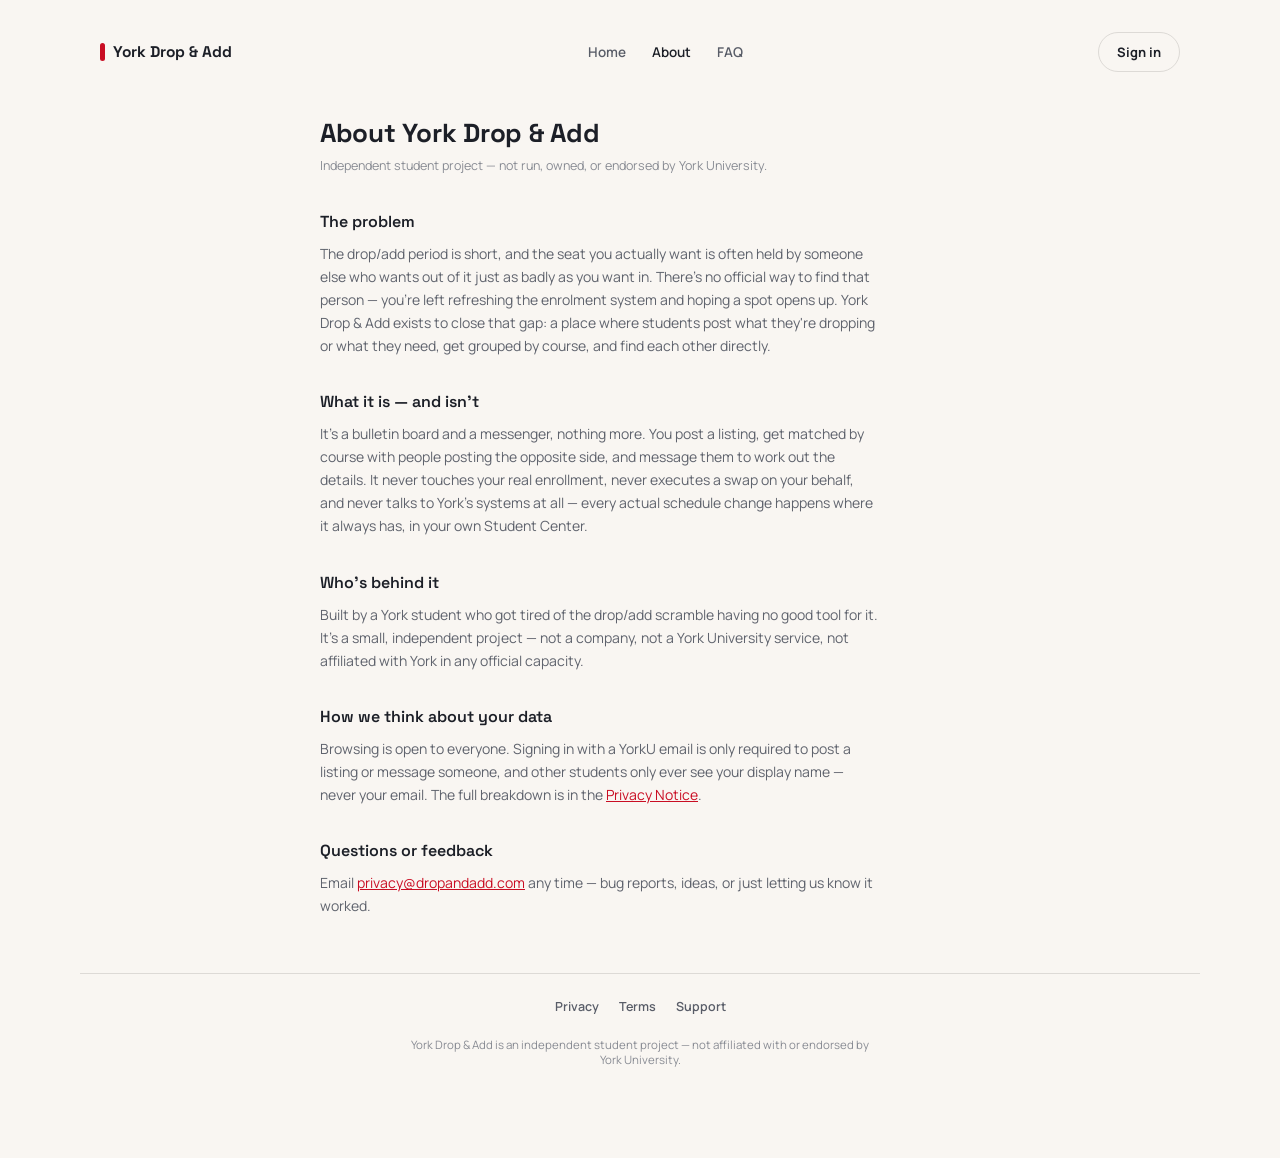
==== about.html @ c1bd16e5 "Give Messages/Sign-in buttons identical dimensions; more card padding throughout" ====
<!doctype html>
<html lang="en">
<head>
  <meta charset="utf-8">
  <title>About — York Drop & Add</title>
  <meta name="viewport" content="width=device-width, initial-scale=1">
  <meta name="description" content="Why York Drop & Add exists, how it works, and who's behind it — an independent, unofficial course-swap board built by a York student for York students.">
  <link rel="canonical" href="https://dropandadd.com/about.html">
  <meta property="og:type" content="website">
  <meta property="og:site_name" content="York Drop & Add">
  <meta property="og:title" content="About — York Drop & Add">
  <meta property="og:description" content="Why this exists, how it works, and who's behind it.">
  <meta property="og:url" content="https://dropandadd.com/about.html">
  <link rel="preconnect" href="https://fonts.googleapis.com">
  <link rel="stylesheet" href="https://fonts.googleapis.com/css2?family=Space+Grotesk:wght@500;600;700&family=Manrope:wght@400;500;600;700&display=swap">
  <link rel="stylesheet" href="css/styles.css?v=6">
</head>
<body class="doc-page">

<header class="site-nav">
  <a class="site-nav-brand" href="index.html"><span class="bar"></span><span class="word">York Drop &amp; Add</span></a>
  <nav class="site-nav-links">
    <a href="index.html">Home</a>
    <a href="about.html" class="active">About</a>
    <a href="faq.html">FAQ</a>
  </nav>
  <div class="site-nav-actions">
    <a class="auth-action" href="index.html#signin">Sign in</a>
  </div>
</header>

<div class="doc">
  <h1>About York Drop &amp; Add</h1>
  <p class="updated">Independent student project — not run, owned, or endorsed by York University.</p>

  <h2>The problem</h2>
  <p>The drop/add period is short, and the seat you actually want is often held by someone else who wants out of it just as badly as you want in. There's no official way to find that person — you're left refreshing the enrolment system and hoping a spot opens up. York Drop &amp; Add exists to close that gap: a place where students post what they're dropping or what they need, get grouped by course, and find each other directly.</p>

  <h2>What it is — and isn't</h2>
  <p>It's a bulletin board and a messenger, nothing more. You post a listing, get matched by course with people posting the opposite side, and message them to work out the details. It never touches your real enrollment, never executes a swap on your behalf, and never talks to York's systems at all — every actual schedule change happens where it always has, in your own Student Center.</p>

  <h2>Who's behind it</h2>
  <p>Built by a York student who got tired of the drop/add scramble having no good tool for it. It's a small, independent project — not a company, not a York University service, not affiliated with York in any official capacity.</p>

  <h2>How we think about your data</h2>
  <p>Browsing is open to everyone. Signing in with a YorkU email is only required to post a listing or message someone, and other students only ever see your display name — never your email. The full breakdown is in the <a href="privacy.html">Privacy Notice</a>.</p>

  <h2>Questions or feedback</h2>
  <p>Email <a href="mailto:privacy@dropandadd.com">privacy@dropandadd.com</a> any time — bug reports, ideas, or just letting us know it worked.</p>
</div>

<footer class="site-footer">
  <div class="site-footer-links">
    <a href="privacy.html">Privacy</a>
    <a href="terms.html">Terms</a>
    <a href="mailto:privacy@dropandadd.com">Support</a>
  </div>
  <p class="site-footer-note">York Drop &amp; Add is an independent student project — not affiliated with or endorsed by York University.</p>
</footer>

</body>
</html>
---- css/styles.css ----
:root {
  --bg: oklch(97.5% 0.006 75);
  --stage-fg: oklch(24% 0.015 270);
  --stage-muted: oklch(48% 0.018 270);
  --surface: oklch(100% 0 0);
  --surface-2: oklch(96% 0.006 75);
  --border: oklch(89% 0.007 75);
  --text: oklch(22% 0.015 270);
  --text-muted: oklch(50% 0.016 270);
  --text-faint: oklch(64% 0.012 270);
  --accent: oklch(53% 0.21 25);
  --accent-strong: oklch(45% 0.2 25);
  --accent-tint: oklch(94.5% 0.032 25);
  --accent-tint-fg: oklch(42% 0.17 25);
  --accent-fg: oklch(99% 0.003 90);
  --ink: oklch(27% 0.012 270);
  --ink-tint: oklch(93% 0.007 270);
  --ink-fg: oklch(99% 0.003 90);
  --danger: oklch(55% 0.19 25);
  --frame-bezel: oklch(88% 0.008 270);
  --frame-shadow: oklch(20% 0.02 270 / 0.16);
}
@media (prefers-color-scheme: dark) {
  :root:not([data-theme="light"]) {
    --bg: oklch(17% 0.014 270);
    --stage-fg: oklch(93% 0.006 270);
    --stage-muted: oklch(68% 0.016 270);
    --surface: oklch(22% 0.014 270);
    --surface-2: oklch(26% 0.014 270);
    --border: oklch(33% 0.016 270);
    --text: oklch(93% 0.006 270);
    --text-muted: oklch(70% 0.016 270);
    --text-faint: oklch(55% 0.014 270);
    --accent: oklch(66% 0.19 25);
    --accent-strong: oklch(73% 0.18 25);
    --accent-tint: oklch(30% 0.07 25);
    --accent-tint-fg: oklch(86% 0.08 25);
    --accent-fg: oklch(14% 0.01 25);
    --ink: oklch(88% 0.008 270);
    --ink-tint: oklch(32% 0.014 270);
    --ink-fg: oklch(16% 0.01 270);
    --frame-bezel: oklch(30% 0.014 270);
    --frame-shadow: oklch(3% 0.01 270 / 0.5);
  }
}
:root[data-theme="dark"] {
  --bg: oklch(17% 0.014 270);
  --stage-fg: oklch(93% 0.006 270);
  --stage-muted: oklch(68% 0.016 270);
  --surface: oklch(22% 0.014 270);
  --surface-2: oklch(26% 0.014 270);
  --border: oklch(33% 0.016 270);
  --text: oklch(93% 0.006 270);
  --text-muted: oklch(70% 0.016 270);
  --text-faint: oklch(55% 0.014 270);
  --accent: oklch(66% 0.19 25);
  --accent-strong: oklch(73% 0.18 25);
  --accent-tint: oklch(30% 0.07 25);
  --accent-tint-fg: oklch(86% 0.08 25);
  --accent-fg: oklch(14% 0.01 25);
  --ink: oklch(88% 0.008 270);
  --ink-tint: oklch(32% 0.014 270);
  --ink-fg: oklch(16% 0.01 270);
  --frame-bezel: oklch(30% 0.014 270);
  --frame-shadow: oklch(3% 0.01 270 / 0.5);
}

* { box-sizing: border-box; }
html, body { margin: 0; padding: 0; }

/* Chrome tints autofilled fields yellow by default (e.g. your own email
   autofilling into the sign-in field) — force it to keep the site's own
   surface color and text color instead, in both themes. */
input:-webkit-autofill,
input:-webkit-autofill:hover,
input:-webkit-autofill:focus {
  -webkit-text-fill-color: var(--text);
  -webkit-box-shadow: 0 0 0 1000px var(--surface) inset;
  box-shadow: 0 0 0 1000px var(--surface) inset;
  transition: background-color 5000s ease-in-out 0s;
}
body {
  background: var(--bg);
  color: var(--stage-fg);
  font-family: 'Manrope', system-ui, sans-serif;
  min-height: 100vh;
  display: flex;
  flex-direction: column;
  align-items: center;
  padding: 28px 20px 64px;
}
a { color: var(--accent); }
svg { display: block; }

/* ---------- site nav / footer (marketing chrome around the app) ---------- */
.site-nav { width: 100%; max-width: 1120px; margin: 0 auto 44px; padding: 0 20px; display: flex; align-items: center; justify-content: space-between; gap: 20px; flex-wrap: wrap; }
.site-nav-brand { display: flex; align-items: center; gap: 8px; text-decoration: none; }
.site-nav-brand .bar { width: 5px; height: 18px; border-radius: 3px; background: var(--accent); flex-shrink: 0; }
.site-nav-brand .word { font-family: 'Space Grotesk', system-ui, sans-serif; font-weight: 700; font-size: 15.5px; color: var(--stage-fg); }
.site-nav-links { display: flex; align-items: center; gap: 26px; }
.site-nav-links a { font-size: 13.5px; font-weight: 600; color: var(--stage-muted); text-decoration: none; }
.site-nav-links a:hover, .site-nav-links a.active { color: var(--stage-fg); }
.site-nav-actions { display: flex; align-items: center; }
.auth-action, .inbox-btn { display: inline-flex; align-items: center; justify-content: center; height: 40px; font: inherit; font-size: 13px; font-weight: 700; color: var(--stage-fg); border-radius: 999px; border: 1.5px solid var(--border); cursor: pointer; }
.auth-action { padding: 0 18px; background: none; text-decoration: none; }
.auth-action:hover { border-color: var(--text-faint); }
@media (max-width: 640px) {
  .site-nav-links { display: none; }
}

.site-footer { width: 100%; max-width: 1120px; margin: 56px auto 0; padding: 24px 20px 0; border-top: 1px solid var(--border); display: flex; flex-direction: column; align-items: center; gap: 10px; text-align: center; }
.site-footer-links { display: flex; gap: 20px; flex-wrap: wrap; justify-content: center; }
.site-footer-links a { font-size: 12.5px; font-weight: 600; color: var(--stage-muted); text-decoration: none; }
.site-footer-links a:hover { color: var(--stage-fg); }
.site-footer-note { font-size: 11.5px; color: var(--text-faint); max-width: 480px; }

/* ---------- how it works ---------- */
.how-it-works { width: 100%; max-width: 1120px; margin: 60px auto 0; padding: 0 20px; }
.how-it-works h2 { font-family: 'Space Grotesk', system-ui, sans-serif; font-size: 22px; font-weight: 700; text-align: center; margin: 0 0 8px; text-wrap: balance; }
.how-it-works .subhead { text-align: center; color: var(--stage-muted); font-size: 14px; margin: 0 0 32px; }
.how-steps { display: grid; grid-template-columns: repeat(auto-fit, minmax(220px, 1fr)); gap: 24px; }
.how-step { display: flex; flex-direction: column; gap: 8px; }
.how-step .num { font-family: 'Space Grotesk', system-ui, sans-serif; font-size: 13px; font-weight: 700; color: var(--accent); }
.how-step h3 { font-size: 15px; font-weight: 700; margin: 0; color: var(--stage-fg); }
.how-step p { font-size: 13px; line-height: 1.55; color: var(--stage-muted); margin: 0; }

/* ---------- doc pages (privacy / about / faq / terms) ---------- */
body.doc-page { display: block; padding: 32px 20px 80px; }
.doc { max-width: 640px; margin: 0 auto; }
.doc h1 { font-family: 'Space Grotesk', system-ui, sans-serif; font-size: 26px; font-weight: 700; letter-spacing: -0.01em; margin: 0 0 6px; }
.doc .updated { font-size: 12.5px; color: var(--text-faint); margin-bottom: 32px; }
.doc h2 { font-family: 'Space Grotesk', system-ui, sans-serif; font-size: 16px; font-weight: 600; margin: 34px 0 10px; }
.doc h3 { font-size: 14.5px; font-weight: 700; color: var(--text); margin: 22px 0 6px; }
.doc p { font-size: 14px; line-height: 1.65; color: var(--text-muted); margin: 0 0 14px; max-width: 62ch; }
.doc ul { margin: 0 0 14px; padding-left: 20px; }
.doc li { font-size: 14px; line-height: 1.65; color: var(--text-muted); margin-bottom: 6px; }
.doc strong { color: var(--text); }
.doc a { color: var(--accent); }
.doc .callout { border: 1px solid var(--border); background: var(--surface-2); border-radius: 12px; padding: 16px 18px; margin: 8px 0 14px; }
.doc .callout p:last-child { margin-bottom: 0; }

.stage-header { width: 100%; max-width: 640px; margin: 0 auto 34px; text-align: center; }
.stage-header .kicker { display: inline-flex; align-items: center; gap: 7px; font-size: 12px; font-weight: 700; letter-spacing: 0.06em; text-transform: uppercase; color: var(--accent); margin-bottom: 12px; }
.stage-header .kicker::before { content: ''; width: 16px; height: 3px; border-radius: 2px; background: var(--accent); }
.stage-header h1 { font-family: 'Space Grotesk', system-ui, sans-serif; font-weight: 700; font-size: 30px; letter-spacing: -0.015em; margin: 0 0 10px; text-wrap: balance; }
.stage-header p { font-size: 14.5px; line-height: 1.55; color: var(--stage-muted); margin: 0; text-wrap: balance; }

/* Each screen is a normal block of page content, not a bounded card with
   its own scrollbar — the page itself scrolls. Only one is shown at a time. */
.screen {
  display: none;
  width: 100%;
  max-width: 560px;
  margin: 0 auto 24px;
  background: var(--surface);
  border: 1px solid var(--border);
  border-radius: 20px;
  box-shadow: 0 1px 3px var(--frame-shadow);
  overflow: hidden;
}
.screen.active { display: block; }
#screen-board { max-width: 640px; }

.topbar { display: flex; align-items: center; gap: 12px; padding: 16px 22px 12px; background: var(--surface); border-bottom: 1px solid var(--border); }
.iconbtn { display: inline-flex; align-items: center; justify-content: center; width: 30px; height: 30px; margin: -4px; border-radius: 8px; cursor: pointer; border: none; background: transparent; color: var(--text); flex-shrink: 0; }
.iconbtn:hover { background: var(--surface-2); }
.inbox-btn { position: relative; gap: 7px; padding: 0 16px 0 14px; background: var(--surface-2); }
.inbox-btn:hover { border-color: var(--text-faint); }
.inbox-dot { position: absolute; top: 7px; right: 10px; width: 8px; height: 8px; border-radius: 50%; background: var(--accent); border: 2px solid var(--surface-2); }
.iconbtn:focus-visible, .chip:focus-visible, .card:focus-visible, .btn:focus-visible, input:focus-visible, select:focus-visible, textarea:focus-visible, button:focus-visible { outline: 2px solid var(--accent); outline-offset: 2px; }

/* ---------- auth ---------- */
.auth-body { display: flex; flex-direction: column; align-items: stretch; padding: 28px 30px 32px; gap: 22px; }
.auth-brand { display: flex; align-items: center; gap: 8px; justify-content: center; }
.auth-brand .bar { width: 5px; height: 19px; border-radius: 3px; background: var(--accent); }
.auth-brand .word { font-family: 'Space Grotesk', system-ui, sans-serif; font-weight: 700; font-size: 18px; letter-spacing: -0.01em; }
.auth-copy { text-align: center; font-size: 12.5px; color: var(--text-muted); line-height: 1.5; padding: 0 8px; }
.auth-field label { font-size: 12px; font-weight: 700; color: var(--text); margin-bottom: 6px; display: block; }
.auth-error { font-size: 11.5px; color: var(--danger); min-height: 14px; }
.auth-sent { display: none; text-align: center; padding: 18px 10px; border: 1px solid var(--border); border-radius: 12px; background: var(--surface-2); }
.auth-sent p { font-size: 13px; color: var(--text-muted); line-height: 1.5; margin: 6px 0 0; }
.auth-sent .again { font-size: 12px; font-weight: 700; color: var(--accent); cursor: pointer; margin-top: 12px; display: inline-block; }
.auth-consent { font-size: 11px; line-height: 1.5; color: var(--text-faint); }
.auth-consent a { color: var(--text-muted); text-decoration: underline; }

.account-head { display: flex; align-items: center; gap: 12px; }
.text-btn { align-self: flex-start; font: inherit; font-size: 12.5px; font-weight: 700; color: var(--text-muted); background: none; border: none; cursor: pointer; padding: 2px; }
.text-btn:hover { color: var(--text); }
.danger-zone { border: 1px solid var(--border); border-radius: 12px; padding: 14px 15px; display: flex; flex-direction: column; gap: 8px; }
.danger-title { font-size: 12.5px; font-weight: 700; color: var(--text); }
.danger-copy { font-size: 11px; line-height: 1.5; color: var(--text-muted); }
.danger-copy a { color: var(--text-muted); text-decoration: underline; }
.btn-danger { align-self: flex-start; font: inherit; font-size: 12.5px; font-weight: 700; color: var(--danger); background: none; border: 1.5px solid var(--danger); border-radius: 8px; padding: 8px 14px; cursor: pointer; }
.btn-danger:hover { background: var(--danger); color: white; }

/* ---------- board ---------- */
.search-bar { position: relative; padding: 12px 22px; background: var(--surface); border-bottom: 1px solid var(--border); }
.search-bar svg { position: absolute; left: 32px; top: 50%; transform: translateY(-50%); color: var(--text-faint); pointer-events: none; }
.search-bar input { width: 100%; font: inherit; font-size: 13.5px; color: var(--text); background: var(--surface-2); border: 1px solid var(--border); border-radius: 999px; padding: 9px 14px 9px 35px; outline: none; -webkit-appearance: none; appearance: none; }
.search-bar input::-webkit-search-cancel-button,
.search-bar input::-webkit-search-decoration { -webkit-appearance: none; appearance: none; }
.search-bar input:focus { border-color: var(--accent); }
.search-bar input::placeholder { color: var(--text-faint); }

.filters { flex-shrink: 0; background: var(--surface); border-bottom: 1px solid var(--border); padding: 10px 0 11px; }
.chiprow { display: flex; gap: 6px; overflow-x: auto; padding: 0 22px; scrollbar-width: none; }
.chiprow::-webkit-scrollbar { display: none; }
.chip { font: inherit; font-size: 12px; font-weight: 600; padding: 6px 12px; border-radius: 999px; border: 1px solid var(--border); background: var(--surface); color: var(--text-muted); white-space: nowrap; cursor: pointer; flex-shrink: 0; }
.chip[aria-pressed="true"] { background: var(--ink); color: var(--ink-fg); border-color: var(--ink); }
.chip-group + .chip-group { margin-top: 10px; }
.chip-group-label { font-size: 10px; font-weight: 700; letter-spacing: 0.06em; text-transform: uppercase; color: var(--text-faint); padding: 0 22px 5px; }
.disclaimer { display: flex; align-items: center; gap: 6px; padding: 12px 22px 0; font-size: 11.5px; color: var(--text-muted); }

.board-scroll { padding: 20px 22px 100px; display: flex; flex-direction: column; gap: 18px; }
.thread-card { background: var(--surface-2); border: 1px solid var(--border); border-radius: 16px; padding: 16px 16px 18px; }
.thread-head .course { font-family: 'Space Grotesk', system-ui, sans-serif; font-weight: 600; font-size: 15.5px; }
.thread-head .term { font-size: 11.5px; color: var(--text-muted); margin-top: 1px; }
.thread-cols { display: grid; grid-template-columns: repeat(2, minmax(0,1fr)); gap: 14px; margin-top: 14px; }
.thread-cols.one-col { grid-template-columns: 1fr; }
.col-label { display: flex; align-items: center; gap: 6px; margin-bottom: 9px; }
.col-label .dot { width: 7px; height: 7px; border-radius: 50%; flex-shrink: 0; }
.col-label .dot.drop { background: var(--accent); }
.col-label .dot.need { background: var(--ink); }
.col-label span.txt { font-size: 11.5px; font-weight: 700; letter-spacing: 0.02em; text-transform: uppercase; color: var(--text-muted); }
.col-list { display: flex; flex-direction: column; gap: 10px; }
.empty-note { font-size: 11px; color: var(--text-faint); font-style: italic; padding: 2px 2px; }

.card { text-align: left; width: 100%; font: inherit; background: var(--surface); border: 1px solid var(--border); border-radius: 12px; padding: 10px 11px; display: flex; flex-direction: column; gap: 5px; cursor: pointer; color: inherit; transition: box-shadow .12s ease, transform .12s ease, border-color .12s ease; }
.card:hover { box-shadow: 0 3px 10px var(--frame-shadow); border-color: var(--text-faint); }
.card:active { transform: scale(0.98); }
.card.mine:hover { border-color: var(--danger); }
.card.mine .msg-cta { color: var(--danger); }
.card .section { font-size: 12.5px; font-weight: 600; }
.card .campus { font-size: 10.5px; color: var(--text-muted); }
.card .note { font-size: 11px; color: var(--text-muted); line-height: 1.35; display: -webkit-box; -webkit-line-clamp: 2; -webkit-box-orient: vertical; overflow: hidden; }
.card .foot { display: flex; align-items: center; justify-content: space-between; margin-top: 2px; }
.card .who { display: flex; align-items: center; gap: 5px; }
.card .avatar { width: 16px; height: 16px; border-radius: 50%; background: var(--ink-tint); color: var(--ink); font-size: 9px; font-weight: 700; display: flex; align-items: center; justify-content: center; }
.card .name { font-size: 10.5px; color: var(--text-muted); }
.card .msg-cta { font-size: 10px; font-weight: 700; color: var(--accent); }
.no-results, .loading-note { text-align: center; padding: 60px 20px; color: var(--text-muted); font-size: 13px; }

.fab { position: fixed; right: 24px; bottom: 24px; z-index: 10; display: flex; align-items: center; gap: 7px; background: var(--accent); color: var(--accent-fg); border: none; font: inherit; padding: 13px 18px; border-radius: 999px; box-shadow: 0 6px 16px oklch(53% 0.21 25 / 0.35); cursor: pointer; }
.fab:hover { background: var(--accent-strong); }
.fab span.lbl { font-size: 13.5px; font-weight: 700; }

/* ---------- post form ---------- */
.form-scroll { padding: 20px 22px 24px; display: flex; flex-direction: column; gap: 18px; }
.toggle-row { display: flex; background: var(--ink-tint); border-radius: 11px; padding: 4px; }
.toggle-btn { flex: 1; text-align: center; padding: 10px 0; border-radius: 8px; font: inherit; font-size: 13.5px; font-weight: 700; cursor: pointer; border: none; background: transparent; color: var(--text-muted); }
.toggle-btn[aria-pressed="true"].drop { background: var(--accent); color: var(--accent-fg); }
.toggle-btn[aria-pressed="true"].need { background: var(--ink); color: var(--ink-fg); }
.toggle-hint { font-size: 11.5px; color: var(--text-muted); margin-top: 8px; }
.field-row { display: grid; grid-template-columns: 1fr 1fr; gap: 12px; }
.field label { font-size: 12px; font-weight: 700; color: var(--text); margin-bottom: 6px; display: block; }
.field label .opt { font-weight: 500; color: var(--text-muted); }
.field-input { width: 100%; font: inherit; font-size: 14px; color: var(--text); background: var(--surface); border: 1.5px solid var(--border); border-radius: 10px; padding: 11px 12px; outline: none; }
.field-input:focus { border-color: var(--accent); }
.field-input::placeholder { color: var(--text-faint); }
select.field-input { appearance: none; background-repeat: no-repeat; background-position: right 12px center; background-size: 16px; }
textarea.field-input { resize: none; font-family: inherit; }
.submit-bar { padding: 14px 22px 20px; background: var(--surface); border-top: 1px solid var(--border); }
.btn-submit { width: 100%; font: inherit; border: none; background: var(--accent); color: var(--accent-fg); text-align: center; padding: 14px 0; border-radius: 11px; font-size: 14.5px; font-weight: 700; cursor: pointer; }
.btn-submit.need { background: var(--ink); color: var(--ink-fg); }
.btn-submit:disabled { opacity: .6; cursor: default; }
.submit-note, .form-error { text-align: center; font-size: 11px; color: var(--text-muted); margin-top: 9px; }
.form-error { color: var(--danger); min-height: 14px; }
.toast { position: fixed; left: 50%; bottom: 28px; z-index: 20; transform: translate(-50%, 8px); background: var(--ink); color: var(--ink-fg); font-size: 12.5px; font-weight: 600; padding: 10px 16px; border-radius: 999px; opacity: 0; pointer-events: none; transition: opacity .18s ease, transform .18s ease; white-space: nowrap; }
.toast.show { opacity: 1; transform: translate(-50%, 0); }

/* ---------- DM ---------- */
.dm-head-info { display: flex; align-items: center; gap: 11px; }
.dm-avatar { width: 33px; height: 33px; border-radius: 50%; background: var(--ink-tint); color: var(--ink); font-family: 'Space Grotesk', system-ui, sans-serif; font-weight: 700; font-size: 13px; display: flex; align-items: center; justify-content: center; flex-shrink: 0; }
.dm-names { display: flex; flex-direction: column; line-height: 1.25; }
.dm-names .nm { font-weight: 700; font-size: 14.5px; }
.dm-names .ctx { font-size: 11px; color: var(--text-muted); }
.dm-banner { flex-shrink: 0; background: var(--accent-tint); padding: 10px 22px; display: flex; align-items: center; gap: 8px; border-bottom: 1px solid var(--border); }
.dm-banner span { font-size: 12px; font-weight: 600; color: var(--accent-tint-fg); }
.dm-note { flex-shrink: 0; padding: 8px 22px; font-size: 11px; color: var(--text-muted); background: var(--surface); border-bottom: 1px solid var(--border); }
.dm-thread { padding: 16px 22px; display: flex; flex-direction: column; gap: 12px; }
.msg-row { display: flex; flex-direction: column; max-width: 100%; }
.msg-row.me { align-items: flex-end; }
.msg-row.them { align-items: flex-start; }
.msg-sender { font-size: 10px; font-weight: 700; letter-spacing: 0.02em; color: var(--text-faint); margin: 0 4px 3px; }
.bubble { max-width: 74%; padding: 10px 13px; border-radius: 15px; font-size: 13.5px; line-height: 1.4; }
.msg-row.them .bubble { background: var(--ink-tint); color: var(--text); border-bottom-left-radius: 4px; }
.msg-row.me .bubble { background: var(--ink); color: var(--ink-fg); border-bottom-right-radius: 4px; }
.msg-time { font-size: 9.5px; color: var(--text-faint); margin-top: 3px; }
.composer { flex-shrink: 0; display: flex; align-items: center; gap: 9px; padding: 11px 22px 18px; background: var(--surface); border-top: 1px solid var(--border); }
.composer input { flex: 1; font: inherit; font-size: 13.5px; color: var(--text); background: var(--ink-tint); border: none; border-radius: 999px; padding: 11px 16px; outline: none; }
.composer input::placeholder { color: var(--text-faint); }
.send-btn { width: 38px; height: 38px; border-radius: 50%; background: var(--ink); border: none; display: flex; align-items: center; justify-content: center; flex-shrink: 0; cursor: pointer; }
.send-btn:disabled { opacity: .5; cursor: default; }

/* ---------- inbox ---------- */
.inbox-list { display: flex; flex-direction: column; padding: 6px 0 10px; }
.inbox-row { display: flex; align-items: flex-start; gap: 12px; width: 100%; text-align: left; font: inherit; background: none; border: none; border-bottom: 1px solid var(--border); padding: 14px 22px; cursor: pointer; }
.inbox-row:hover { background: var(--surface-2); }
.inbox-row:last-child { border-bottom: none; }
.inbox-row .avatar { width: 36px; height: 36px; border-radius: 50%; background: var(--ink-tint); color: var(--ink); font-family: 'Space Grotesk', system-ui, sans-serif; font-size: 13px; font-weight: 700; display: flex; align-items: center; justify-content: center; flex-shrink: 0; }
.inbox-row-body { flex: 1; min-width: 0; display: flex; flex-direction: column; gap: 2px; }
.inbox-row-top { display: flex; align-items: baseline; justify-content: space-between; gap: 8px; }
.inbox-row-name { font-size: 13.5px; font-weight: 700; color: var(--text); display: flex; align-items: center; gap: 6px; }
.inbox-row-name .dot { width: 7px; height: 7px; border-radius: 50%; background: var(--accent); flex-shrink: 0; }
.inbox-row-time { font-size: 10.5px; color: var(--text-faint); flex-shrink: 0; }
.inbox-row-course { font-size: 11px; color: var(--text-muted); }
.inbox-row-preview { font-size: 12px; color: var(--text-muted); white-space: nowrap; overflow: hidden; text-overflow: ellipsis; }

.caption { margin: 4px auto 0; font-size: 12.5px; color: var(--stage-muted); text-align: center; max-width: 420px; }
.caption b { color: var(--stage-fg); font-weight: 700; }

@media (prefers-reduced-motion: reduce) {
  .card, .fab, .toast { transition: none !important; }
}

/* ---------- desktop ---------- */
@media (min-width: 860px) {
  #screen-board { max-width: 1040px; }

  /* course threads flow into two columns instead of one long list */
  #screen-board .board-scroll {
    display: grid;
    grid-template-columns: repeat(2, minmax(0, 1fr));
    align-content: start;
    gap: 20px 22px;
    padding: 20px 22px 96px;
  }
  #screen-board .no-results, #screen-board .loading-note { grid-column: 1 / -1; }
}
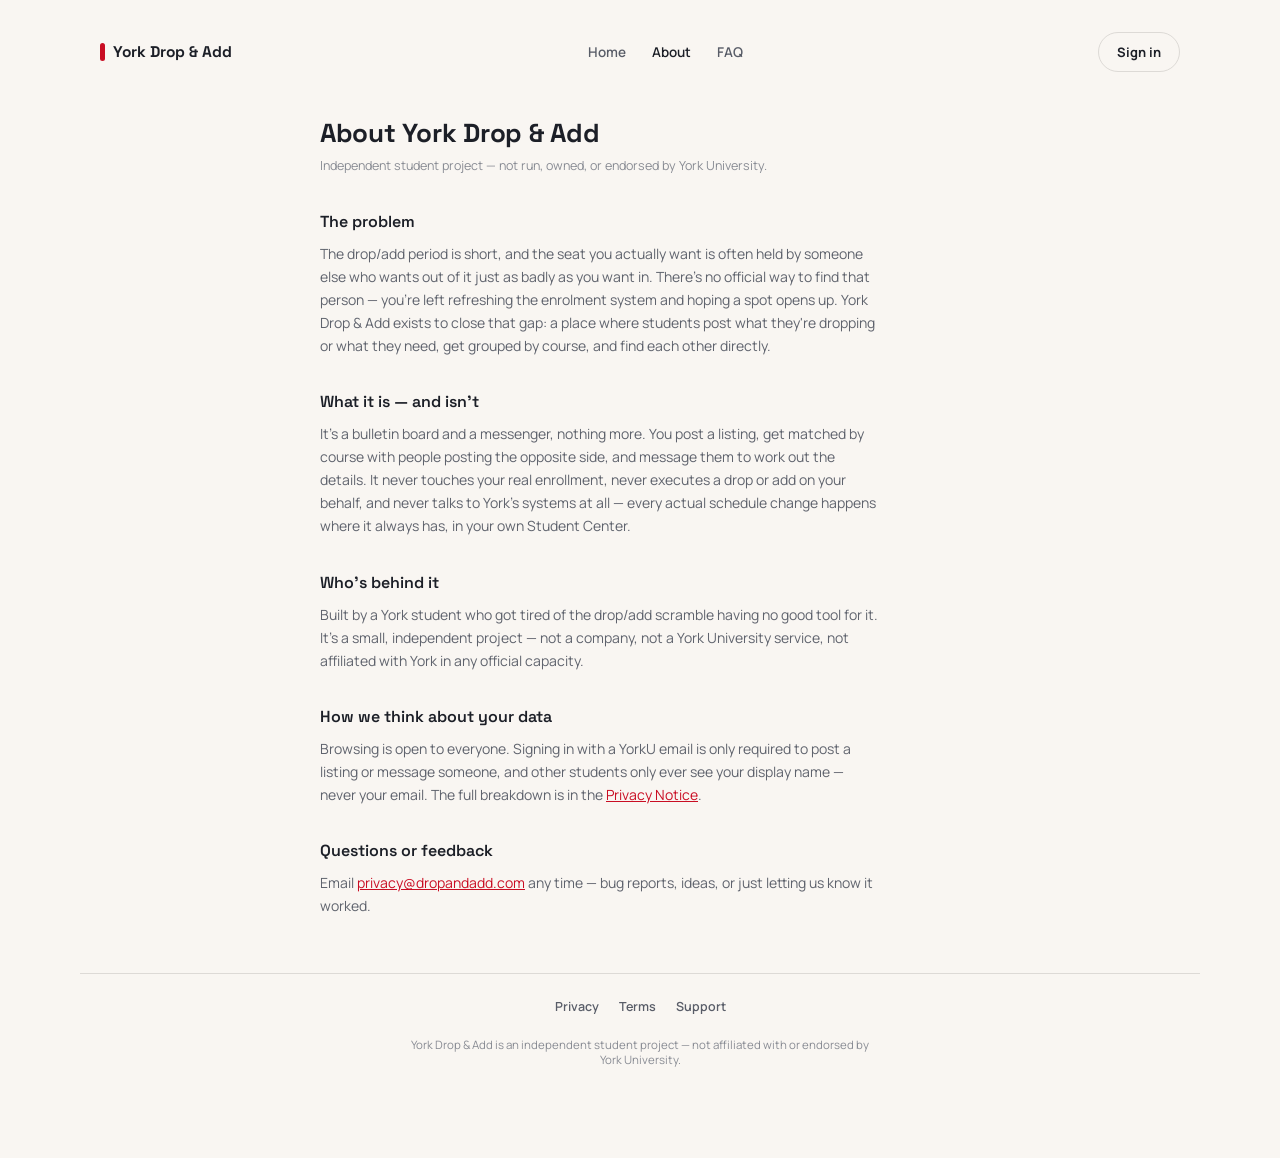
==== commit 3bc8c5fe: "Rewrite copy away from swap/switch, restyle filter chips and card padding" ====
--- a/about.html
+++ b/about.html
@@ -4,7 +4,7 @@
   <meta charset="utf-8">
   <title>About — York Drop & Add</title>
   <meta name="viewport" content="width=device-width, initial-scale=1">
-  <meta name="description" content="Why York Drop & Add exists, how it works, and who's behind it — an independent, unofficial course-swap board built by a York student for York students.">
+  <meta name="description" content="Why York Drop & Add exists, how it works, and who's behind it — an independent, unofficial course drop &amp; add board built by a York student for York students.">
   <link rel="canonical" href="https://dropandadd.com/about.html">
   <meta property="og:type" content="website">
   <meta property="og:site_name" content="York Drop & Add">
@@ -13,7 +13,7 @@
   <meta property="og:url" content="https://dropandadd.com/about.html">
   <link rel="preconnect" href="https://fonts.googleapis.com">
   <link rel="stylesheet" href="https://fonts.googleapis.com/css2?family=Space+Grotesk:wght@500;600;700&family=Manrope:wght@400;500;600;700&display=swap">
-  <link rel="stylesheet" href="css/styles.css?v=6">
+  <link rel="stylesheet" href="css/styles.css?v=7">
 </head>
 <body class="doc-page">
 
@@ -37,7 +37,7 @@
   <p>The drop/add period is short, and the seat you actually want is often held by someone else who wants out of it just as badly as you want in. There's no official way to find that person — you're left refreshing the enrolment system and hoping a spot opens up. York Drop &amp; Add exists to close that gap: a place where students post what they're dropping or what they need, get grouped by course, and find each other directly.</p>
 
   <h2>What it is — and isn't</h2>
-  <p>It's a bulletin board and a messenger, nothing more. You post a listing, get matched by course with people posting the opposite side, and message them to work out the details. It never touches your real enrollment, never executes a swap on your behalf, and never talks to York's systems at all — every actual schedule change happens where it always has, in your own Student Center.</p>
+  <p>It's a bulletin board and a messenger, nothing more. You post a listing, get matched by course with people posting the opposite side, and message them to work out the details. It never touches your real enrollment, never executes a drop or add on your behalf, and never talks to York's systems at all — every actual schedule change happens where it always has, in your own Student Center.</p>
 
   <h2>Who's behind it</h2>
   <p>Built by a York student who got tired of the drop/add scramble having no good tool for it. It's a small, independent project — not a company, not a York University service, not affiliated with York in any official capacity.</p>
--- a/css/styles.css
+++ b/css/styles.css
@@ -161,7 +161,7 @@
 .screen.active { display: block; }
 #screen-board { max-width: 640px; }
 
-.topbar { display: flex; align-items: center; gap: 12px; padding: 16px 22px 12px; background: var(--surface); border-bottom: 1px solid var(--border); }
+.topbar { display: flex; align-items: center; gap: 12px; padding: 16px 26px 12px; background: var(--surface); border-bottom: 1px solid var(--border); }
 .iconbtn { display: inline-flex; align-items: center; justify-content: center; width: 30px; height: 30px; margin: -4px; border-radius: 8px; cursor: pointer; border: none; background: transparent; color: var(--text); flex-shrink: 0; }
 .iconbtn:hover { background: var(--surface-2); }
 .inbox-btn { position: relative; gap: 7px; padding: 0 16px 0 14px; background: var(--surface-2); }
@@ -194,7 +194,7 @@
 .btn-danger:hover { background: var(--danger); color: white; }
 
 /* ---------- board ---------- */
-.search-bar { position: relative; padding: 12px 22px; background: var(--surface); border-bottom: 1px solid var(--border); }
+.search-bar { position: relative; padding: 20px 26px; background: var(--surface); border-bottom: 1px solid var(--border); }
 .search-bar svg { position: absolute; left: 32px; top: 50%; transform: translateY(-50%); color: var(--text-faint); pointer-events: none; }
 .search-bar input { width: 100%; font: inherit; font-size: 13.5px; color: var(--text); background: var(--surface-2); border: 1px solid var(--border); border-radius: 999px; padding: 9px 14px 9px 35px; outline: none; -webkit-appearance: none; appearance: none; }
 .search-bar input::-webkit-search-cancel-button,
@@ -202,16 +202,18 @@
 .search-bar input:focus { border-color: var(--accent); }
 .search-bar input::placeholder { color: var(--text-faint); }
 
-.filters { flex-shrink: 0; background: var(--surface); border-bottom: 1px solid var(--border); padding: 10px 0 11px; }
-.chiprow { display: flex; gap: 6px; overflow-x: auto; padding: 0 22px; scrollbar-width: none; }
+.filters { flex-shrink: 0; background: var(--surface); border-bottom: 1px solid var(--border); padding: 14px 0 15px; }
+.chiprow { display: flex; gap: 9px; overflow-x: auto; padding: 0 26px; scrollbar-width: none; }
 .chiprow::-webkit-scrollbar { display: none; }
 .chip { font: inherit; font-size: 12px; font-weight: 600; padding: 6px 12px; border-radius: 999px; border: 1px solid var(--border); background: var(--surface); color: var(--text-muted); white-space: nowrap; cursor: pointer; flex-shrink: 0; }
+.chip:hover { border-color: var(--accent); color: var(--accent); }
 .chip[aria-pressed="true"] { background: var(--ink); color: var(--ink-fg); border-color: var(--ink); }
-.chip-group + .chip-group { margin-top: 10px; }
-.chip-group-label { font-size: 10px; font-weight: 700; letter-spacing: 0.06em; text-transform: uppercase; color: var(--text-faint); padding: 0 22px 5px; }
-.disclaimer { display: flex; align-items: center; gap: 6px; padding: 12px 22px 0; font-size: 11.5px; color: var(--text-muted); }
-
-.board-scroll { padding: 20px 22px 100px; display: flex; flex-direction: column; gap: 18px; }
+.chip[aria-pressed="true"]:hover { border-color: var(--ink); color: var(--ink-fg); }
+.chip-group + .chip-group { margin-top: 18px; }
+.chip-group-label { font-size: 10.5px; font-weight: 800; letter-spacing: 0.06em; text-transform: uppercase; color: var(--accent); padding: 0 26px 7px; }
+.disclaimer { display: flex; align-items: center; gap: 6px; padding: 14px 26px 0; font-size: 11.5px; color: var(--text-muted); }
+
+.board-scroll { padding: 24px 26px 100px; display: flex; flex-direction: column; gap: 18px; }
 .thread-card { background: var(--surface-2); border: 1px solid var(--border); border-radius: 16px; padding: 16px 16px 18px; }
 .thread-head .course { font-family: 'Space Grotesk', system-ui, sans-serif; font-weight: 600; font-size: 15.5px; }
 .thread-head .term { font-size: 11.5px; color: var(--text-muted); margin-top: 1px; }
@@ -245,7 +247,7 @@
 .fab span.lbl { font-size: 13.5px; font-weight: 700; }
 
 /* ---------- post form ---------- */
-.form-scroll { padding: 20px 22px 24px; display: flex; flex-direction: column; gap: 18px; }
+.form-scroll { padding: 24px 26px 24px; display: flex; flex-direction: column; gap: 18px; }
 .toggle-row { display: flex; background: var(--ink-tint); border-radius: 11px; padding: 4px; }
 .toggle-btn { flex: 1; text-align: center; padding: 10px 0; border-radius: 8px; font: inherit; font-size: 13.5px; font-weight: 700; cursor: pointer; border: none; background: transparent; color: var(--text-muted); }
 .toggle-btn[aria-pressed="true"].drop { background: var(--accent); color: var(--accent-fg); }
@@ -259,7 +261,7 @@
 .field-input::placeholder { color: var(--text-faint); }
 select.field-input { appearance: none; background-repeat: no-repeat; background-position: right 12px center; background-size: 16px; }
 textarea.field-input { resize: none; font-family: inherit; }
-.submit-bar { padding: 14px 22px 20px; background: var(--surface); border-top: 1px solid var(--border); }
+.submit-bar { padding: 16px 26px 20px; background: var(--surface); border-top: 1px solid var(--border); }
 .btn-submit { width: 100%; font: inherit; border: none; background: var(--accent); color: var(--accent-fg); text-align: center; padding: 14px 0; border-radius: 11px; font-size: 14.5px; font-weight: 700; cursor: pointer; }
 .btn-submit.need { background: var(--ink); color: var(--ink-fg); }
 .btn-submit:disabled { opacity: .6; cursor: default; }
@@ -274,10 +276,10 @@
 .dm-names { display: flex; flex-direction: column; line-height: 1.25; }
 .dm-names .nm { font-weight: 700; font-size: 14.5px; }
 .dm-names .ctx { font-size: 11px; color: var(--text-muted); }
-.dm-banner { flex-shrink: 0; background: var(--accent-tint); padding: 10px 22px; display: flex; align-items: center; gap: 8px; border-bottom: 1px solid var(--border); }
+.dm-banner { flex-shrink: 0; background: var(--accent-tint); padding: 12px 26px; display: flex; align-items: center; gap: 8px; border-bottom: 1px solid var(--border); }
 .dm-banner span { font-size: 12px; font-weight: 600; color: var(--accent-tint-fg); }
-.dm-note { flex-shrink: 0; padding: 8px 22px; font-size: 11px; color: var(--text-muted); background: var(--surface); border-bottom: 1px solid var(--border); }
-.dm-thread { padding: 16px 22px; display: flex; flex-direction: column; gap: 12px; }
+.dm-note { flex-shrink: 0; padding: 10px 26px; font-size: 11px; color: var(--text-muted); background: var(--surface); border-bottom: 1px solid var(--border); }
+.dm-thread { padding: 20px 26px; display: flex; flex-direction: column; gap: 12px; }
 .msg-row { display: flex; flex-direction: column; max-width: 100%; }
 .msg-row.me { align-items: flex-end; }
 .msg-row.them { align-items: flex-start; }
@@ -286,7 +288,7 @@
 .msg-row.them .bubble { background: var(--ink-tint); color: var(--text); border-bottom-left-radius: 4px; }
 .msg-row.me .bubble { background: var(--ink); color: var(--ink-fg); border-bottom-right-radius: 4px; }
 .msg-time { font-size: 9.5px; color: var(--text-faint); margin-top: 3px; }
-.composer { flex-shrink: 0; display: flex; align-items: center; gap: 9px; padding: 11px 22px 18px; background: var(--surface); border-top: 1px solid var(--border); }
+.composer { flex-shrink: 0; display: flex; align-items: center; gap: 9px; padding: 14px 26px 20px; background: var(--surface); border-top: 1px solid var(--border); }
 .composer input { flex: 1; font: inherit; font-size: 13.5px; color: var(--text); background: var(--ink-tint); border: none; border-radius: 999px; padding: 11px 16px; outline: none; }
 .composer input::placeholder { color: var(--text-faint); }
 .send-btn { width: 38px; height: 38px; border-radius: 50%; background: var(--ink); border: none; display: flex; align-items: center; justify-content: center; flex-shrink: 0; cursor: pointer; }
@@ -294,7 +296,7 @@
 
 /* ---------- inbox ---------- */
 .inbox-list { display: flex; flex-direction: column; padding: 6px 0 10px; }
-.inbox-row { display: flex; align-items: flex-start; gap: 12px; width: 100%; text-align: left; font: inherit; background: none; border: none; border-bottom: 1px solid var(--border); padding: 14px 22px; cursor: pointer; }
+.inbox-row { display: flex; align-items: flex-start; gap: 12px; width: 100%; text-align: left; font: inherit; background: none; border: none; border-bottom: 1px solid var(--border); padding: 16px 26px; cursor: pointer; }
 .inbox-row:hover { background: var(--surface-2); }
 .inbox-row:last-child { border-bottom: none; }
 .inbox-row .avatar { width: 36px; height: 36px; border-radius: 50%; background: var(--ink-tint); color: var(--ink); font-family: 'Space Grotesk', system-ui, sans-serif; font-size: 13px; font-weight: 700; display: flex; align-items: center; justify-content: center; flex-shrink: 0; }
@@ -322,8 +324,8 @@
     display: grid;
     grid-template-columns: repeat(2, minmax(0, 1fr));
     align-content: start;
-    gap: 20px 22px;
-    padding: 20px 22px 96px;
+    gap: 20px 24px;
+    padding: 24px 26px 96px;
   }
   #screen-board .no-results, #screen-board .loading-note { grid-column: 1 / -1; }
 }
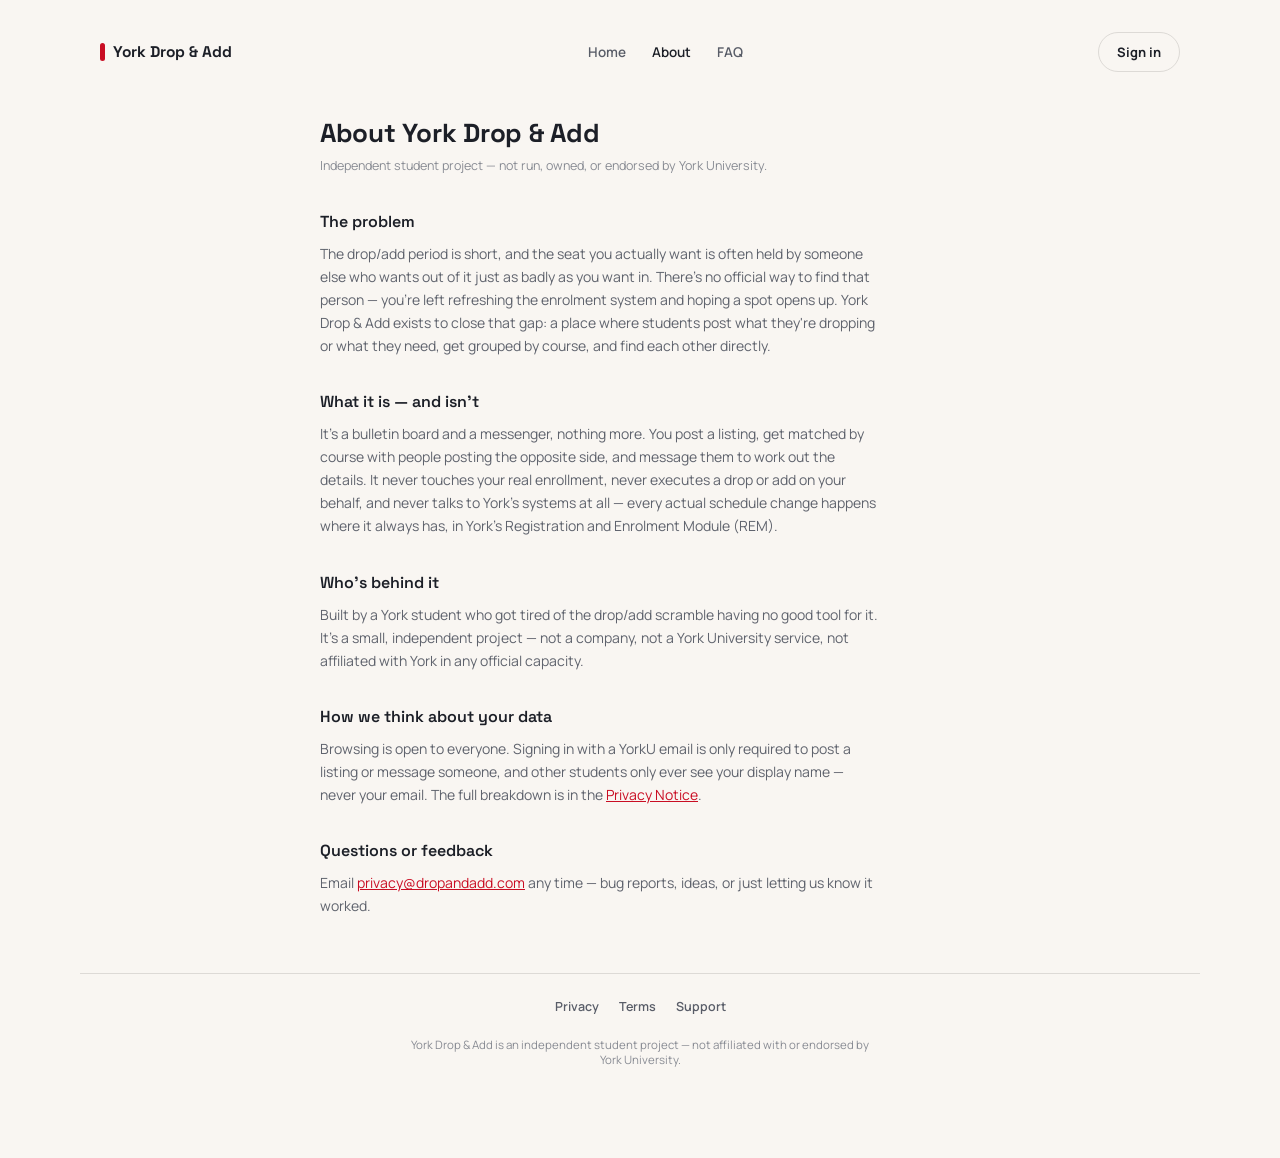
==== commit 6c3630ba: "Replace 'Student Center' with York's actual REM terminology" ====
--- a/about.html
+++ b/about.html
@@ -13,7 +13,7 @@
   <meta property="og:url" content="https://dropandadd.com/about.html">
   <link rel="preconnect" href="https://fonts.googleapis.com">
   <link rel="stylesheet" href="https://fonts.googleapis.com/css2?family=Space+Grotesk:wght@500;600;700&family=Manrope:wght@400;500;600;700&display=swap">
-  <link rel="stylesheet" href="css/styles.css?v=7">
+  <link rel="stylesheet" href="css/styles.css?v=8">
 </head>
 <body class="doc-page">
 
@@ -37,7 +37,7 @@
   <p>The drop/add period is short, and the seat you actually want is often held by someone else who wants out of it just as badly as you want in. There's no official way to find that person — you're left refreshing the enrolment system and hoping a spot opens up. York Drop &amp; Add exists to close that gap: a place where students post what they're dropping or what they need, get grouped by course, and find each other directly.</p>
 
   <h2>What it is — and isn't</h2>
-  <p>It's a bulletin board and a messenger, nothing more. You post a listing, get matched by course with people posting the opposite side, and message them to work out the details. It never touches your real enrollment, never executes a drop or add on your behalf, and never talks to York's systems at all — every actual schedule change happens where it always has, in your own Student Center.</p>
+  <p>It's a bulletin board and a messenger, nothing more. You post a listing, get matched by course with people posting the opposite side, and message them to work out the details. It never touches your real enrollment, never executes a drop or add on your behalf, and never talks to York's systems at all — every actual schedule change happens where it always has, in York's Registration and Enrolment Module (REM).</p>
 
   <h2>Who's behind it</h2>
   <p>Built by a York student who got tired of the drop/add scramble having no good tool for it. It's a small, independent project — not a company, not a York University service, not affiliated with York in any official capacity.</p>
--- a/css/styles.css
+++ b/css/styles.css
@@ -100,10 +100,10 @@
 .site-nav-links { display: flex; align-items: center; gap: 26px; }
 .site-nav-links a { font-size: 13.5px; font-weight: 600; color: var(--stage-muted); text-decoration: none; }
 .site-nav-links a:hover, .site-nav-links a.active { color: var(--stage-fg); }
-.site-nav-actions { display: flex; align-items: center; }
+.site-nav-actions { display: flex; align-items: center; gap: 14px; }
 .auth-action, .inbox-btn { display: inline-flex; align-items: center; justify-content: center; height: 40px; font: inherit; font-size: 13px; font-weight: 700; color: var(--stage-fg); border-radius: 999px; border: 1.5px solid var(--border); cursor: pointer; }
 .auth-action { padding: 0 18px; background: none; text-decoration: none; }
-.auth-action:hover { border-color: var(--text-faint); }
+.auth-action:hover { border-color: var(--accent); color: var(--accent); }
 @media (max-width: 640px) {
   .site-nav-links { display: none; }
 }
@@ -165,7 +165,7 @@
 .iconbtn { display: inline-flex; align-items: center; justify-content: center; width: 30px; height: 30px; margin: -4px; border-radius: 8px; cursor: pointer; border: none; background: transparent; color: var(--text); flex-shrink: 0; }
 .iconbtn:hover { background: var(--surface-2); }
 .inbox-btn { position: relative; gap: 7px; padding: 0 16px 0 14px; background: var(--surface-2); }
-.inbox-btn:hover { border-color: var(--text-faint); }
+.inbox-btn:hover { border-color: var(--accent); color: var(--accent); }
 .inbox-dot { position: absolute; top: 7px; right: 10px; width: 8px; height: 8px; border-radius: 50%; background: var(--accent); border: 2px solid var(--surface-2); }
 .iconbtn:focus-visible, .chip:focus-visible, .card:focus-visible, .btn:focus-visible, input:focus-visible, select:focus-visible, textarea:focus-visible, button:focus-visible { outline: 2px solid var(--accent); outline-offset: 2px; }
 
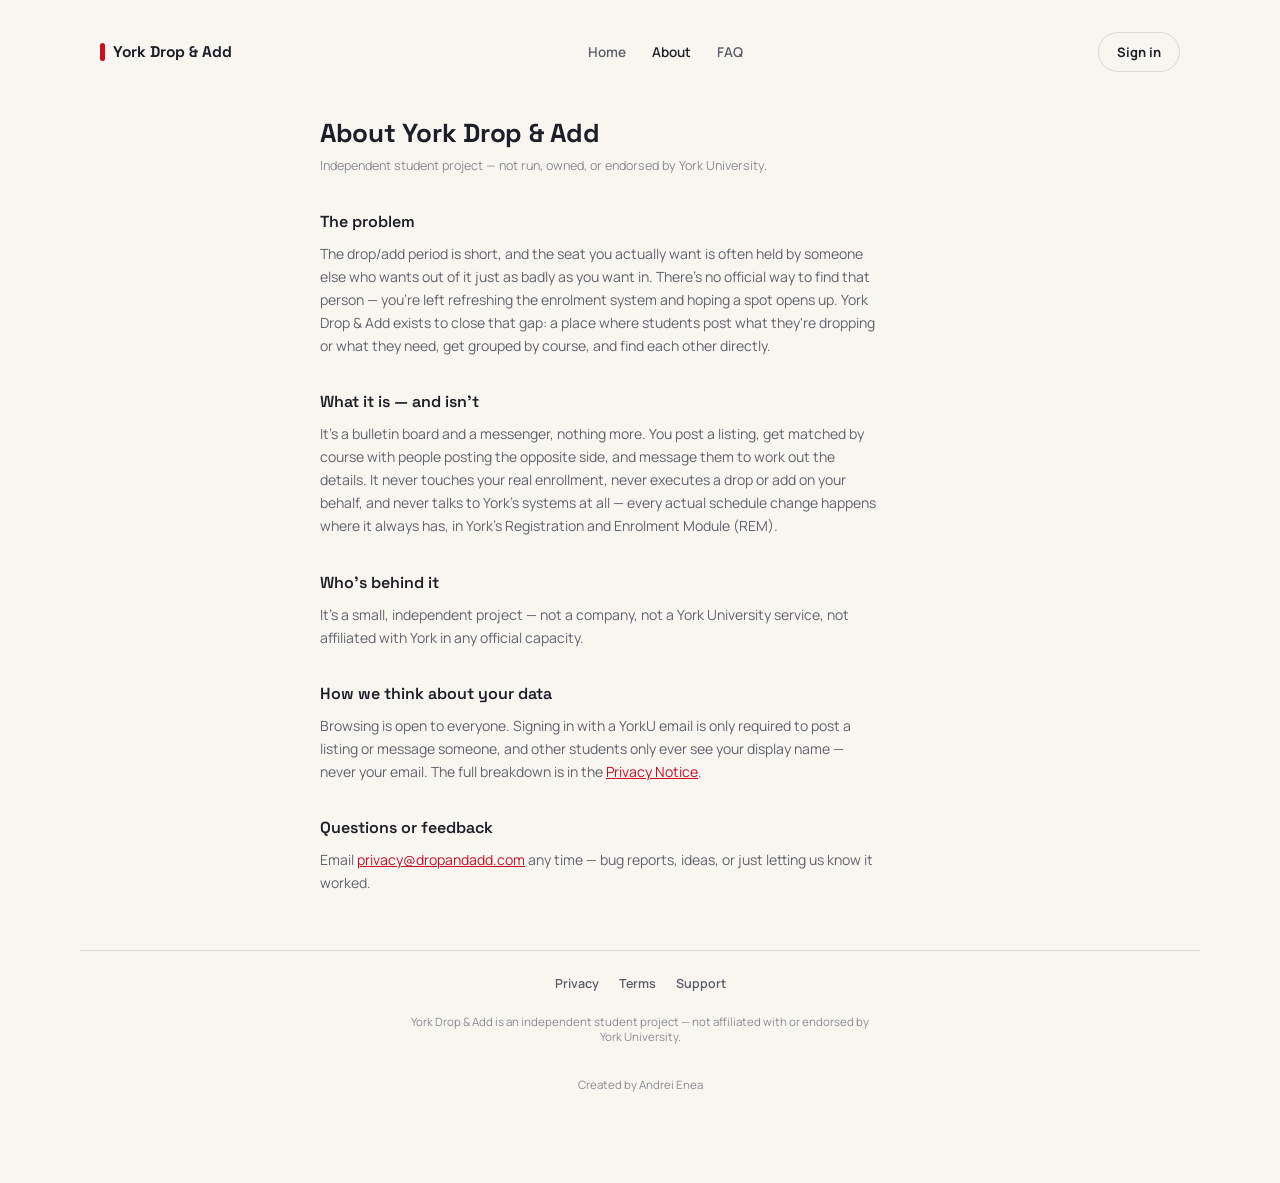
==== commit c5f16e62: "Filled red hover on nav buttons, footer credit, trim about copy" ====
--- a/about.html
+++ b/about.html
@@ -13,7 +13,7 @@
   <meta property="og:url" content="https://dropandadd.com/about.html">
   <link rel="preconnect" href="https://fonts.googleapis.com">
   <link rel="stylesheet" href="https://fonts.googleapis.com/css2?family=Space+Grotesk:wght@500;600;700&family=Manrope:wght@400;500;600;700&display=swap">
-  <link rel="stylesheet" href="css/styles.css?v=8">
+  <link rel="stylesheet" href="css/styles.css?v=9">
 </head>
 <body class="doc-page">
 
@@ -40,7 +40,7 @@
   <p>It's a bulletin board and a messenger, nothing more. You post a listing, get matched by course with people posting the opposite side, and message them to work out the details. It never touches your real enrollment, never executes a drop or add on your behalf, and never talks to York's systems at all — every actual schedule change happens where it always has, in York's Registration and Enrolment Module (REM).</p>
 
   <h2>Who's behind it</h2>
-  <p>Built by a York student who got tired of the drop/add scramble having no good tool for it. It's a small, independent project — not a company, not a York University service, not affiliated with York in any official capacity.</p>
+  <p>It's a small, independent project — not a company, not a York University service, not affiliated with York in any official capacity.</p>
 
   <h2>How we think about your data</h2>
   <p>Browsing is open to everyone. Signing in with a YorkU email is only required to post a listing or message someone, and other students only ever see your display name — never your email. The full breakdown is in the <a href="privacy.html">Privacy Notice</a>.</p>
@@ -56,6 +56,7 @@
     <a href="mailto:privacy@dropandadd.com">Support</a>
   </div>
   <p class="site-footer-note">York Drop &amp; Add is an independent student project — not affiliated with or endorsed by York University.</p>
+  <p class="site-footer-note">Created by Andrei Enea</p>
 </footer>
 
 </body>
--- a/css/styles.css
+++ b/css/styles.css
@@ -103,7 +103,7 @@
 .site-nav-actions { display: flex; align-items: center; gap: 14px; }
 .auth-action, .inbox-btn { display: inline-flex; align-items: center; justify-content: center; height: 40px; font: inherit; font-size: 13px; font-weight: 700; color: var(--stage-fg); border-radius: 999px; border: 1.5px solid var(--border); cursor: pointer; }
 .auth-action { padding: 0 18px; background: none; text-decoration: none; }
-.auth-action:hover { border-color: var(--accent); color: var(--accent); }
+.auth-action:hover { background: var(--accent); border-color: var(--accent); color: var(--accent-fg); }
 @media (max-width: 640px) {
   .site-nav-links { display: none; }
 }
@@ -165,7 +165,7 @@
 .iconbtn { display: inline-flex; align-items: center; justify-content: center; width: 30px; height: 30px; margin: -4px; border-radius: 8px; cursor: pointer; border: none; background: transparent; color: var(--text); flex-shrink: 0; }
 .iconbtn:hover { background: var(--surface-2); }
 .inbox-btn { position: relative; gap: 7px; padding: 0 16px 0 14px; background: var(--surface-2); }
-.inbox-btn:hover { border-color: var(--accent); color: var(--accent); }
+.inbox-btn:hover { background: var(--accent); border-color: var(--accent); color: var(--accent-fg); }
 .inbox-dot { position: absolute; top: 7px; right: 10px; width: 8px; height: 8px; border-radius: 50%; background: var(--accent); border: 2px solid var(--surface-2); }
 .iconbtn:focus-visible, .chip:focus-visible, .card:focus-visible, .btn:focus-visible, input:focus-visible, select:focus-visible, textarea:focus-visible, button:focus-visible { outline: 2px solid var(--accent); outline-offset: 2px; }
 
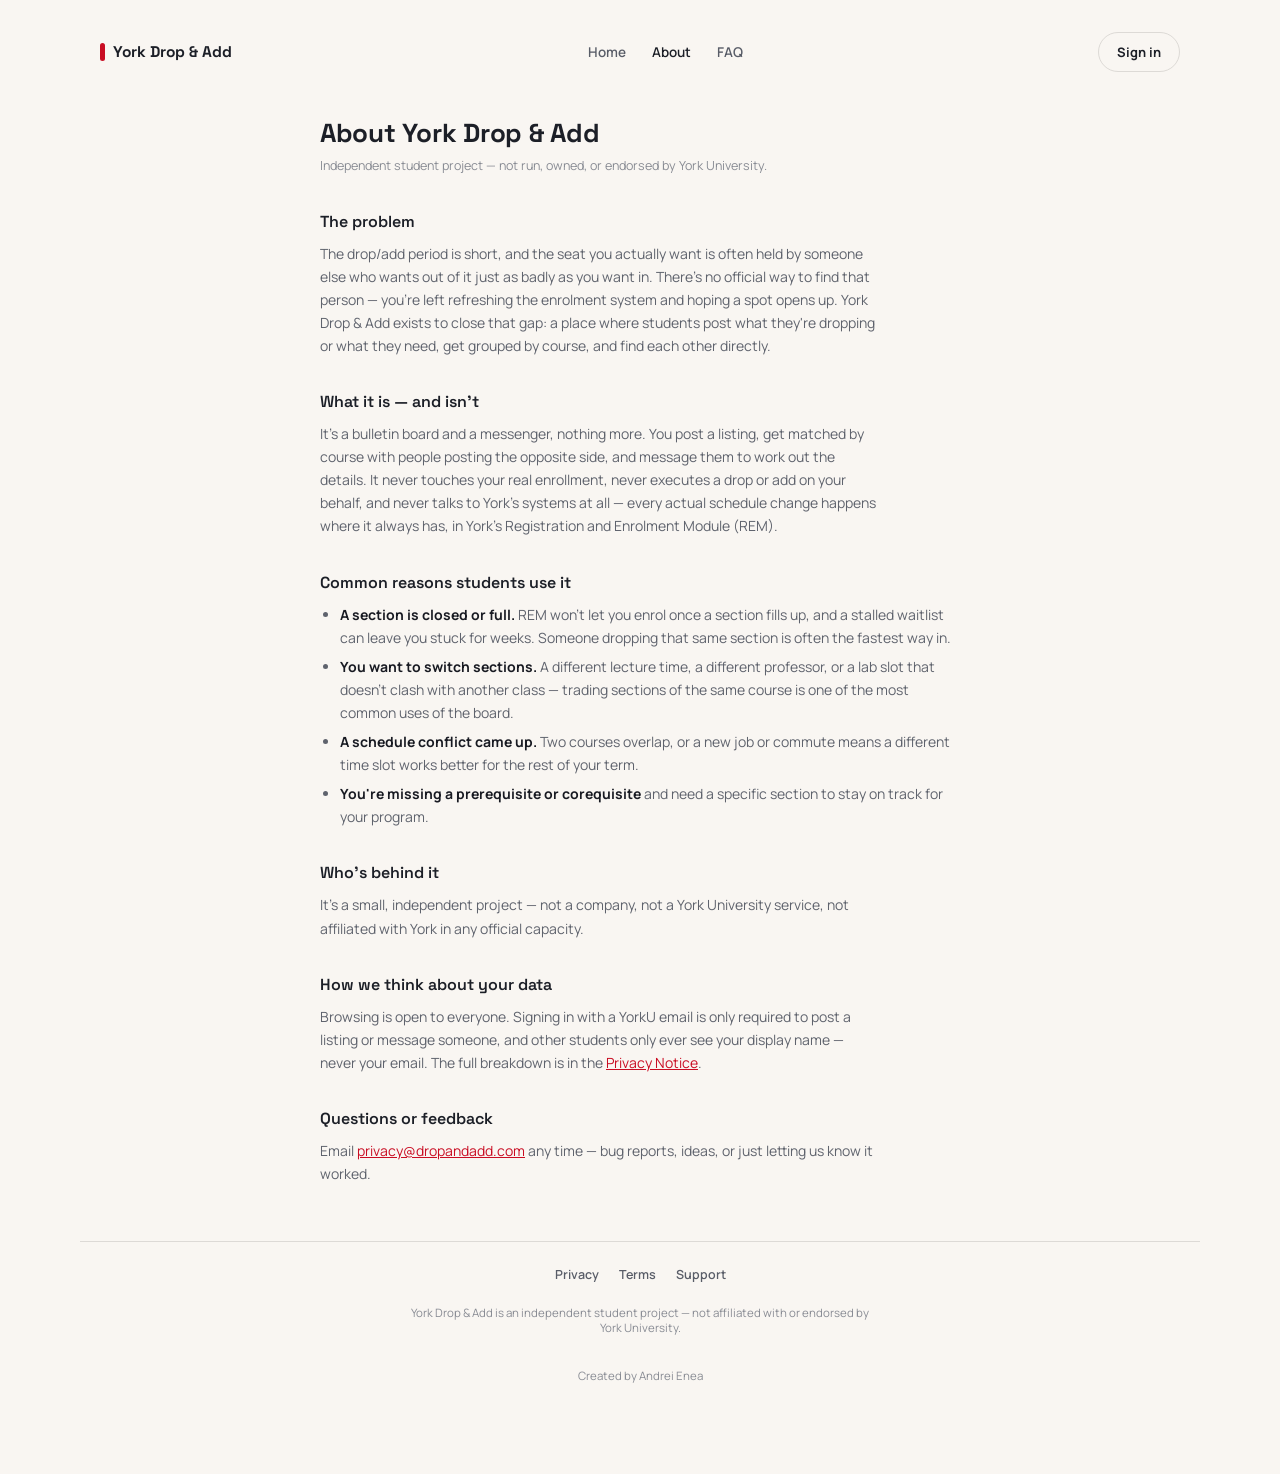
==== commit e69c0c3b: "Expand About and FAQ with genuinely useful SEO-relevant content" ====
--- a/about.html
+++ b/about.html
@@ -13,7 +13,7 @@
   <meta property="og:url" content="https://dropandadd.com/about.html">
   <link rel="preconnect" href="https://fonts.googleapis.com">
   <link rel="stylesheet" href="https://fonts.googleapis.com/css2?family=Space+Grotesk:wght@500;600;700&family=Manrope:wght@400;500;600;700&display=swap">
-  <link rel="stylesheet" href="css/styles.css?v=9">
+  <link rel="stylesheet" href="css/styles.css?v=10">
 </head>
 <body class="doc-page">
 
@@ -39,6 +39,14 @@
   <h2>What it is — and isn't</h2>
   <p>It's a bulletin board and a messenger, nothing more. You post a listing, get matched by course with people posting the opposite side, and message them to work out the details. It never touches your real enrollment, never executes a drop or add on your behalf, and never talks to York's systems at all — every actual schedule change happens where it always has, in York's Registration and Enrolment Module (REM).</p>
 
+  <h2>Common reasons students use it</h2>
+  <ul>
+    <li><strong>A section is closed or full.</strong> REM won't let you enrol once a section fills up, and a stalled waitlist can leave you stuck for weeks. Someone dropping that same section is often the fastest way in.</li>
+    <li><strong>You want to switch sections.</strong> A different lecture time, a different professor, or a lab slot that doesn't clash with another class — trading sections of the same course is one of the most common uses of the board.</li>
+    <li><strong>A schedule conflict came up.</strong> Two courses overlap, or a new job or commute means a different time slot works better for the rest of your term.</li>
+    <li><strong>You're missing a prerequisite or corequisite</strong> and need a specific section to stay on track for your program.</li>
+  </ul>
+
   <h2>Who's behind it</h2>
   <p>It's a small, independent project — not a company, not a York University service, not affiliated with York in any official capacity.</p>
 
--- a/css/styles.css
+++ b/css/styles.css
@@ -144,6 +144,23 @@
 .stage-header .kicker::before { content: ''; width: 16px; height: 3px; border-radius: 2px; background: var(--accent); }
 .stage-header h1 { font-family: 'Space Grotesk', system-ui, sans-serif; font-weight: 700; font-size: 30px; letter-spacing: -0.015em; margin: 0 0 10px; text-wrap: balance; }
 .stage-header p { font-size: 14.5px; line-height: 1.55; color: var(--stage-muted); margin: 0; text-wrap: balance; }
+
+.hero-actions { display: flex; gap: 10px; justify-content: center; margin-top: 22px; flex-wrap: wrap; }
+.hero-btn { font: inherit; font-size: 13.5px; font-weight: 700; padding: 11px 20px; border-radius: 999px; cursor: pointer; border: 1.5px solid var(--border); background: var(--surface); color: var(--stage-fg); }
+.hero-btn:hover { background: var(--accent); border-color: var(--accent); color: var(--accent-fg); }
+.hero-btn.primary { background: var(--accent); color: var(--accent-fg); border-color: var(--accent); }
+.hero-btn.primary:hover { background: var(--accent-strong); border-color: var(--accent-strong); }
+
+.recent-listings { margin-top: 24px; display: flex; flex-direction: column; align-items: center; gap: 9px; }
+.recent-listings-label { font-size: 10.5px; font-weight: 800; letter-spacing: 0.06em; text-transform: uppercase; color: var(--text-faint); }
+.recent-listings-list { display: flex; flex-wrap: wrap; justify-content: center; gap: 8px; list-style: none; margin: 0; padding: 0; }
+.recent-listings-list li { display: inline-flex; align-items: center; gap: 6px; background: var(--surface); border: 1px solid var(--border); border-radius: 999px; padding: 6px 12px 6px 10px; font-size: 12px; font-weight: 600; color: var(--stage-fg); }
+.recent-listings-list .dot { width: 7px; height: 7px; border-radius: 50%; flex-shrink: 0; }
+.recent-listings-list .dot.drop { background: var(--accent); }
+.recent-listings-list .dot.need { background: var(--ink); }
+
+.hero-warning { margin: 22px auto 0; max-width: 480px; background: var(--accent-tint); color: var(--accent-tint-fg); border-radius: 12px; padding: 12px 18px; font-size: 12.5px; line-height: 1.5; text-align: left; }
+.hero-warning strong { font-weight: 800; }
 
 /* Each screen is a normal block of page content, not a bounded card with
    its own scrollbar — the page itself scrolls. Only one is shown at a time. */
